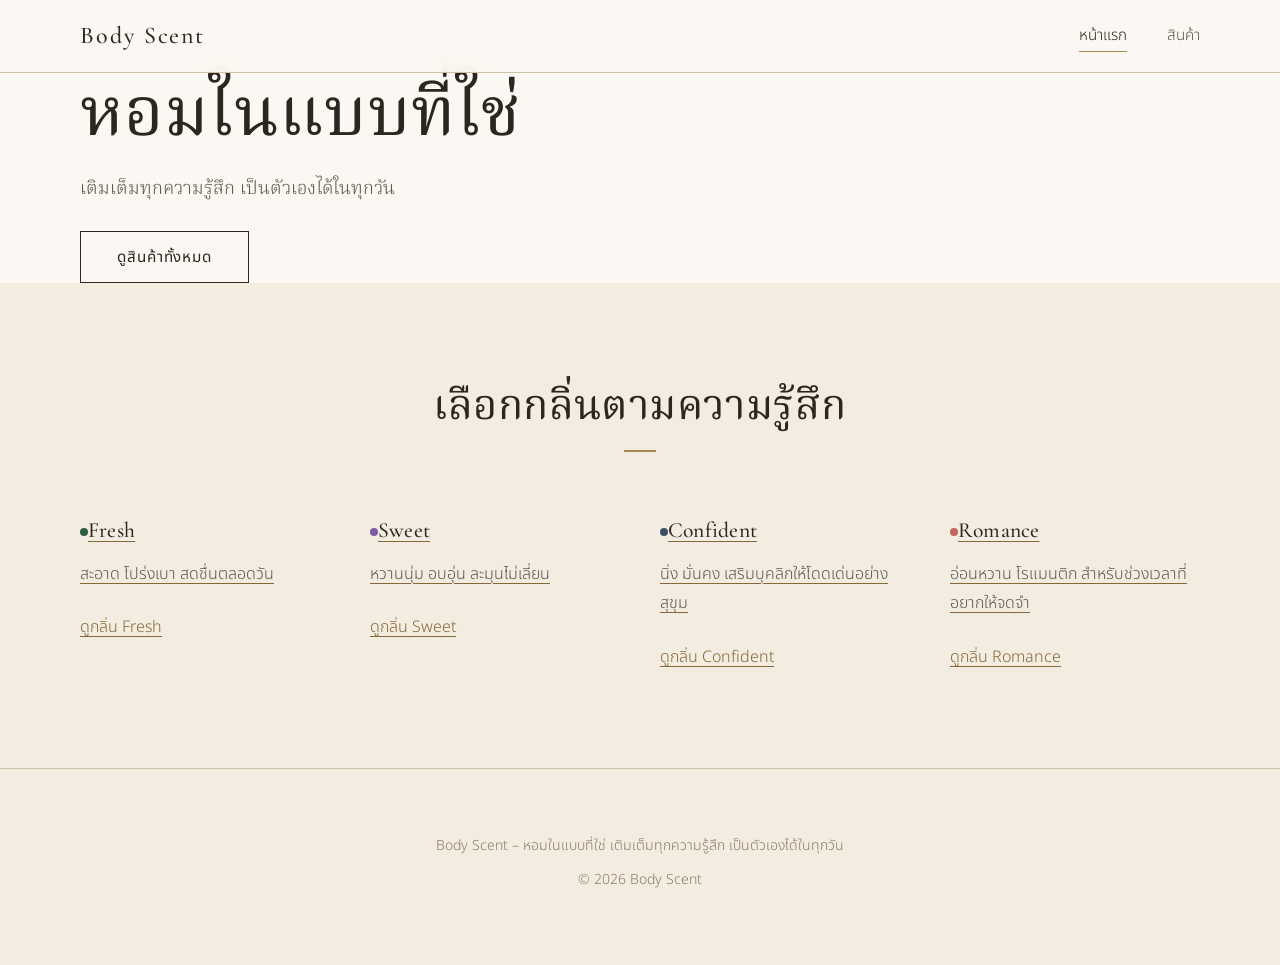
==== index.html @ 28a7f9a1 "Add files via upload" ====
<!DOCTYPE html>
<html lang="th">
<head>
  <meta charset="UTF-8">
  <meta name="viewport" content="width=device-width, initial-scale=1">
  <title>Body Scent – หอมในแบบที่ใช่</title>
  <meta name="description" content="Body Scent น้ำหอมฉีดตัวและโรลออน หอมในแบบที่ใช่ เติมเต็มทุกความรู้สึก เป็นตัวเองได้ในทุกวัน">
  <link rel="stylesheet" href="style.css">
</head>
<body>

  <header class="site-header">
    <div class="container">
      <a class="brand" href="index.html">Body Scent</a>
      <nav aria-label="เมนูหลัก">
        <ul class="nav">
          <li><a href="index.html" aria-current="page">หน้าแรก</a></li>
          <li><a href="product.html">สินค้า</a></li>
        </ul>
      </nav>
    </div>
  </header>

  <main>

    <section class="hero">
      <div class="container">
        <h1>หอมในแบบที่ใช่</h1>
        <p class="lead">เติมเต็มทุกความรู้สึก เป็นตัวเองได้ในทุกวัน</p>
        <a class="btn" href="product.html">ดูสินค้าทั้งหมด</a>
      </div>
    </section>

    <section class="section section--cream" id="moods">
      <div class="container">
        <div class="section-head text-center">
          <h2>เลือกกลิ่นตามความรู้สึก</h2>
          <span class="mood-underline" aria-hidden="true"></span>
        </div>

        <div class="mood-grid">

          <a class="mood-card" href="product.html?mood=fresh" data-mood="fresh">
            <h3><span class="mood-dot" aria-hidden="true"></span>Fresh</h3>
            <p>สะอาด โปร่งเบา สดชื่นตลอดวัน</p>
            <span class="mood-card__link">ดูกลิ่น Fresh</span>
          </a>

          <a class="mood-card" href="product.html?mood=sweet" data-mood="sweet">
            <h3><span class="mood-dot" aria-hidden="true"></span>Sweet</h3>
            <p>หวานนุ่ม อบอุ่น ละมุนไม่เลี่ยน</p>
            <span class="mood-card__link">ดูกลิ่น Sweet</span>
          </a>

          <a class="mood-card" href="product.html?mood=confident" data-mood="confident">
            <h3><span class="mood-dot" aria-hidden="true"></span>Confident</h3>
            <p>นิ่ง มั่นคง เสริมบุคลิกให้โดดเด่นอย่างสุขุม</p>
            <span class="mood-card__link">ดูกลิ่น Confident</span>
          </a>

          <a class="mood-card" href="product.html?mood=romance" data-mood="romance">
            <h3><span class="mood-dot" aria-hidden="true"></span>Romance</h3>
            <p>อ่อนหวาน โรแมนติก สำหรับช่วงเวลาที่อยากให้จดจำ</p>
            <span class="mood-card__link">ดูกลิ่น Romance</span>
          </a>

        </div>
      </div>
    </section>

  </main>

  <footer class="site-footer">
    <div class="container text-center">
      <p>Body Scent – หอมในแบบที่ใช่ เติมเต็มทุกความรู้สึก เป็นตัวเองได้ในทุกวัน</p>
      <p>© 2026 Body Scent</p>
    </div>
  </footer>

  <script src="script.js"></script>
</body>
</html>
---- style.css ----
/* ==========================================================
   Body Scent — Theme
   โทนพรีเมียม เรียบหรู มินิมอล: ขาว-ครีม-เบจเข้ม + ทองบรอนซ์อ่อน
   ========================================================== */

@import url("https://fonts.googleapis.com/css2?family=Cormorant+Garamond:wght@400;500;600&family=Noto+Sans+Thai:wght@300;400;500&family=Noto+Serif+Thai:wght@400;500;600&display=swap");

/* ---------- Design tokens ---------- */
:root {
  /* พื้นผิว */
  --ivory: #fbf8f3;
  --cream: #f3ece0;
  --sand: #e6dccb;

  /* ตัวอักษร / เส้น */
  --ink: #2c2620;
  --ink-soft: #5f564b;
  --beige-deep: #8c7a63;
  --line: #cdbfa8;

  /* สีเน้น: ทองบรอนซ์อ่อน */
  --bronze: #a98550;
  --bronze-deep: #86683a; /* ใช้กับข้อความ/ลิงก์ เพื่อให้คอนทราสต์พอ */

  /* สีของแต่ละ mood (ใช้เป็นจุดเล็กๆ เท่านั้น) */
  --mood-fresh: #2f5d46;
  --mood-sweet: #7b5aa6;
  --mood-confident: #3e4f62;
  --mood-romance: #c0665f;

  /* ฟอนต์ */
  --font-display: "Cormorant Garamond", "Noto Serif Thai", Georgia, serif;
  --font-serif: "Noto Serif Thai", "Cormorant Garamond", Georgia, serif;
  --font-sans: "Noto Sans Thai", "Helvetica Neue", Arial, sans-serif;

  /* ระยะห่าง */
  --space-1: 0.5rem;
  --space-2: 1rem;
  --space-3: 1.5rem;
  --space-4: 2.5rem;
  --space-5: 4rem;
  --space-6: 6rem;
  --space-7: 9rem;

  --container: 1120px;
  --measure: 38rem;
  --hairline: 1px solid var(--line);
}

/* ---------- Reset ---------- */
*,
*::before,
*::after {
  box-sizing: border-box;
}

html {
  -webkit-text-size-adjust: 100%;
  scroll-behavior: smooth;
}

body {
  margin: 0;
  background: var(--ivory);
  color: var(--ink);
  font-family: var(--font-sans);
  font-weight: 300;
  font-size: 1rem;
  line-height: 1.85;
  -webkit-font-smoothing: antialiased;
}

img {
  display: block;
  max-width: 100%;
  height: auto;
}

a {
  color: var(--bronze-deep);
  text-decoration-thickness: 1px;
  text-underline-offset: 0.25em;
  transition: color 0.2s ease;
}

a:hover {
  color: var(--ink);
}

:focus-visible {
  outline: 1px solid var(--bronze-deep);
  outline-offset: 4px;
}

::selection {
  background: var(--sand);
  color: var(--ink);
}

/* ---------- Typography ---------- */
h1,
h2,
h3,
h4 {
  margin: 0 0 var(--space-2);
  font-family: var(--font-display);
  font-weight: 500;
  line-height: 1.3;
  color: var(--ink);
  letter-spacing: 0.01em;
}

h1 {
  font-size: clamp(2.4rem, 5.5vw, 4.25rem);
  line-height: 1.2;
  font-weight: 400;
}

h2 {
  font-size: clamp(1.8rem, 3.5vw, 2.6rem);
  font-weight: 400;
}

h3 {
  font-size: 1.35rem;
}

h4 {
  font-size: 1.1rem;
}

p {
  margin: 0 0 var(--space-3);
  max-width: var(--measure);
  color: var(--ink-soft);
}

.lead {
  font-family: var(--font-serif);
  font-size: 1.15rem;
  line-height: 2;
  color: var(--ink-soft);
}

.text-center {
  text-align: center;
}

.text-center p {
  margin-left: auto;
  margin-right: auto;
}

small,
.small {
  font-size: 0.875rem;
  color: var(--beige-deep);
}

/* ---------- Layout ---------- */
.container {
  width: min(100% - 3rem, var(--container));
  margin-inline: auto;
}

.section {
  padding-block: var(--space-6);
}

.section--cream {
  background: var(--cream);
}

.section--hero {
  padding-block: var(--space-7) var(--space-6);
}

.section-head {
  margin-bottom: var(--space-5);
}

/* เส้นแบ่งบางๆ */
.rule {
  border: 0;
  border-top: var(--hairline);
  margin: var(--space-5) 0;
}

/* ---------- Header / Nav ---------- */
.site-header {
  position: sticky;
  top: 0;
  z-index: 20;
  background: rgba(251, 248, 243, 0.94);
  backdrop-filter: blur(6px);
  border-bottom: var(--hairline);
}

.site-header .container {
  display: flex;
  align-items: center;
  justify-content: space-between;
  gap: var(--space-3);
  min-height: 4.5rem;
}

.brand {
  font-family: var(--font-display);
  font-size: 1.5rem;
  font-weight: 500;
  letter-spacing: 0.08em;
  color: var(--ink);
  text-decoration: none;
}

.nav {
  display: flex;
  align-items: center;
  gap: var(--space-4);
  margin: 0;
  padding: 0;
  list-style: none;
}

.nav a {
  color: var(--ink-soft);
  font-size: 0.95rem;
  text-decoration: none;
  padding-block: 0.25rem;
  border-bottom: 1px solid transparent;
}

.nav a:hover,
.nav a[aria-current="page"] {
  color: var(--ink);
  border-bottom-color: var(--bronze);
}

/* ---------- Buttons: เส้นบาง สีเข้มนุ่มตา ---------- */
.btn {
  display: inline-block;
  padding: 0.9rem 2.25rem;
  font-family: var(--font-sans);
  font-size: 0.95rem;
  font-weight: 400;
  letter-spacing: 0.06em;
  line-height: 1.4;
  text-align: center;
  text-decoration: none;
  color: var(--ink);
  background: transparent;
  border: 1px solid var(--ink);
  border-radius: 0;
  cursor: pointer;
  transition: background 0.25s ease, color 0.25s ease, border-color 0.25s ease;
}

.btn:hover {
  background: var(--ink);
  color: var(--ivory);
}

.btn--solid {
  background: var(--ink);
  color: var(--ivory);
}

.btn--solid:hover {
  background: var(--bronze-deep);
  border-color: var(--bronze-deep);
}

.btn--small {
  padding: 0.6rem 1.4rem;
  font-size: 0.875rem;
}

.btn:disabled {
  opacity: 0.45;
  cursor: not-allowed;
}

/* ---------- Mood marks: จุดสีเล็กๆ เท่านั้น ---------- */
.mood-dot {
  display: inline-block;
  width: 0.5rem;
  height: 0.5rem;
  border-radius: 50%;
  background: var(--mood, var(--bronze));
  vertical-align: middle;
}

/* เส้นสั้นสีของ mood ใต้หัวข้อ */
.mood-underline {
  display: block;
  width: 2rem;
  height: 2px;
  margin-top: var(--space-2);
  background: var(--mood, var(--bronze));
}

.text-center .mood-underline {
  margin-inline: auto;
}

[data-mood="fresh"],
.mood-fresh {
  --mood: var(--mood-fresh);
}

[data-mood="sweet"],
.mood-sweet {
  --mood: var(--mood-sweet);
}

[data-mood="confident"],
.mood-confident {
  --mood: var(--mood-confident);
}

[data-mood="romance"],
.mood-romance {
  --mood: var(--mood-romance);
}

/* ---------- Mood filter ---------- */
.filter {
  display: flex;
  flex-wrap: wrap;
  gap: var(--space-2);
  margin-bottom: var(--space-5);
}

.filter button {
  display: inline-flex;
  align-items: center;
  gap: 0.6rem;
  padding: 0.55rem 1.4rem;
  font-family: var(--font-sans);
  font-size: 0.9rem;
  font-weight: 300;
  color: var(--ink-soft);
  background: transparent;
  border: var(--hairline);
  border-radius: 0;
  cursor: pointer;
  transition: border-color 0.2s ease, color 0.2s ease;
}

.filter button:hover {
  border-color: var(--ink);
  color: var(--ink);
}

.filter button[aria-pressed="true"] {
  border-color: var(--ink);
  color: var(--ink);
  background: var(--cream);
}

/* ---------- Product grid & card ---------- */
.product-grid {
  display: grid;
  grid-template-columns: repeat(auto-fill, minmax(240px, 1fr));
  gap: var(--space-5) var(--space-4);
}

.product-card {
  display: flex;
  flex-direction: column;
  background: transparent;
}

.product-card__image {
  aspect-ratio: 4 / 5;
  margin-bottom: var(--space-3);
  background: var(--cream);
  border: var(--hairline);
  overflow: hidden;
}

.product-card__image img {
  width: 100%;
  height: 100%;
  object-fit: cover;
}

.product-card__mood {
  display: flex;
  align-items: center;
  gap: 0.6rem;
  margin-bottom: 0.4rem;
  font-size: 0.85rem;
  color: var(--beige-deep);
}

.product-card__name {
  margin-bottom: 0.25rem;
  font-size: 1.2rem;
}

.product-card__meta {
  margin-bottom: var(--space-1);
  font-size: 0.875rem;
  color: var(--beige-deep);
}

.product-card__desc {
  flex: 1;
  margin-bottom: var(--space-2);
  font-size: 0.9rem;
  line-height: 1.8;
}

.product-card__footer {
  display: flex;
  align-items: center;
  justify-content: space-between;
  gap: var(--space-2);
  padding-top: var(--space-2);
  border-top: var(--hairline);
}

.price {
  font-family: var(--font-display);
  font-size: 1.4rem;
  font-weight: 500;
  color: var(--ink);
}

.price small {
  margin-left: 0.2rem;
  font-family: var(--font-sans);
  font-size: 0.8rem;
}

/* ---------- Mood feature blocks (สำหรับส่วนแนะนำกลิ่น) ---------- */
.mood-grid {
  display: grid;
  grid-template-columns: repeat(4, 1fr);
  gap: var(--space-4);
}

.mood-item {
  padding-top: var(--space-3);
  border-top: var(--hairline);
}

.mood-item h3 {
  display: flex;
  align-items: center;
  gap: 0.7rem;
}

.mood-item p {
  font-size: 0.95rem;
}

/* ---------- Forms (ฟอร์มสั่งซื้อ) ---------- */
.form-field {
  margin-bottom: var(--space-3);
}

label {
  display: block;
  margin-bottom: 0.4rem;
  font-size: 0.9rem;
  color: var(--ink-soft);
}

input,
select,
textarea {
  width: 100%;
  padding: 0.85rem 1rem;
  font-family: var(--font-sans);
  font-size: 1rem;
  font-weight: 300;
  color: var(--ink);
  background: var(--ivory);
  border: var(--hairline);
  border-radius: 0;
  transition: border-color 0.2s ease;
}

input:hover,
select:hover,
textarea:hover {
  border-color: var(--beige-deep);
}

input:focus,
select:focus,
textarea:focus {
  outline: none;
  border-color: var(--ink);
}

textarea {
  min-height: 7rem;
  resize: vertical;
}

.form-status {
  margin-top: var(--space-2);
  font-size: 0.95rem;
  color: var(--ink-soft);
}

/* ---------- Footer ---------- */
.site-footer {
  padding-block: var(--space-5);
  background: var(--cream);
  border-top: var(--hairline);
}

.site-footer p {
  margin-bottom: var(--space-1);
  font-size: 0.875rem;
  color: var(--beige-deep);
}

/* ---------- Responsive ---------- */
@media (max-width: 900px) {
  .mood-grid {
    grid-template-columns: repeat(2, 1fr);
  }

  .section {
    padding-block: var(--space-5);
  }

  .section--hero {
    padding-block: var(--space-6) var(--space-5);
  }
}

@media (max-width: 600px) {
  body {
    line-height: 1.8;
  }

  .container {
    width: min(100% - 2.5rem, var(--container));
  }

  .site-header .container {
    flex-wrap: wrap;
    justify-content: center;
    padding-block: var(--space-2);
  }

  .nav {
    gap: var(--space-3);
  }

  .mood-grid {
    grid-template-columns: 1fr;
    gap: var(--space-3);
  }

  .product-grid {
    grid-template-columns: repeat(2, 1fr);
    gap: var(--space-4) var(--space-2);
  }

  .product-card__footer {
    flex-direction: column;
    align-items: stretch;
  }

  .product-card__footer .btn {
    width: 100%;
  }

  .filter {
    gap: var(--space-1);
  }
}

@media (max-width: 380px) {
  .product-grid {
    grid-template-columns: 1fr;
  }
}

/* ---------- Reduced motion ---------- */
@media (prefers-reduced-motion: reduce) {
  html {
    scroll-behavior: auto;
  }

  *,
  *::before,
  *::after {
    transition: none !important;
    animation: none !important;
  }
}
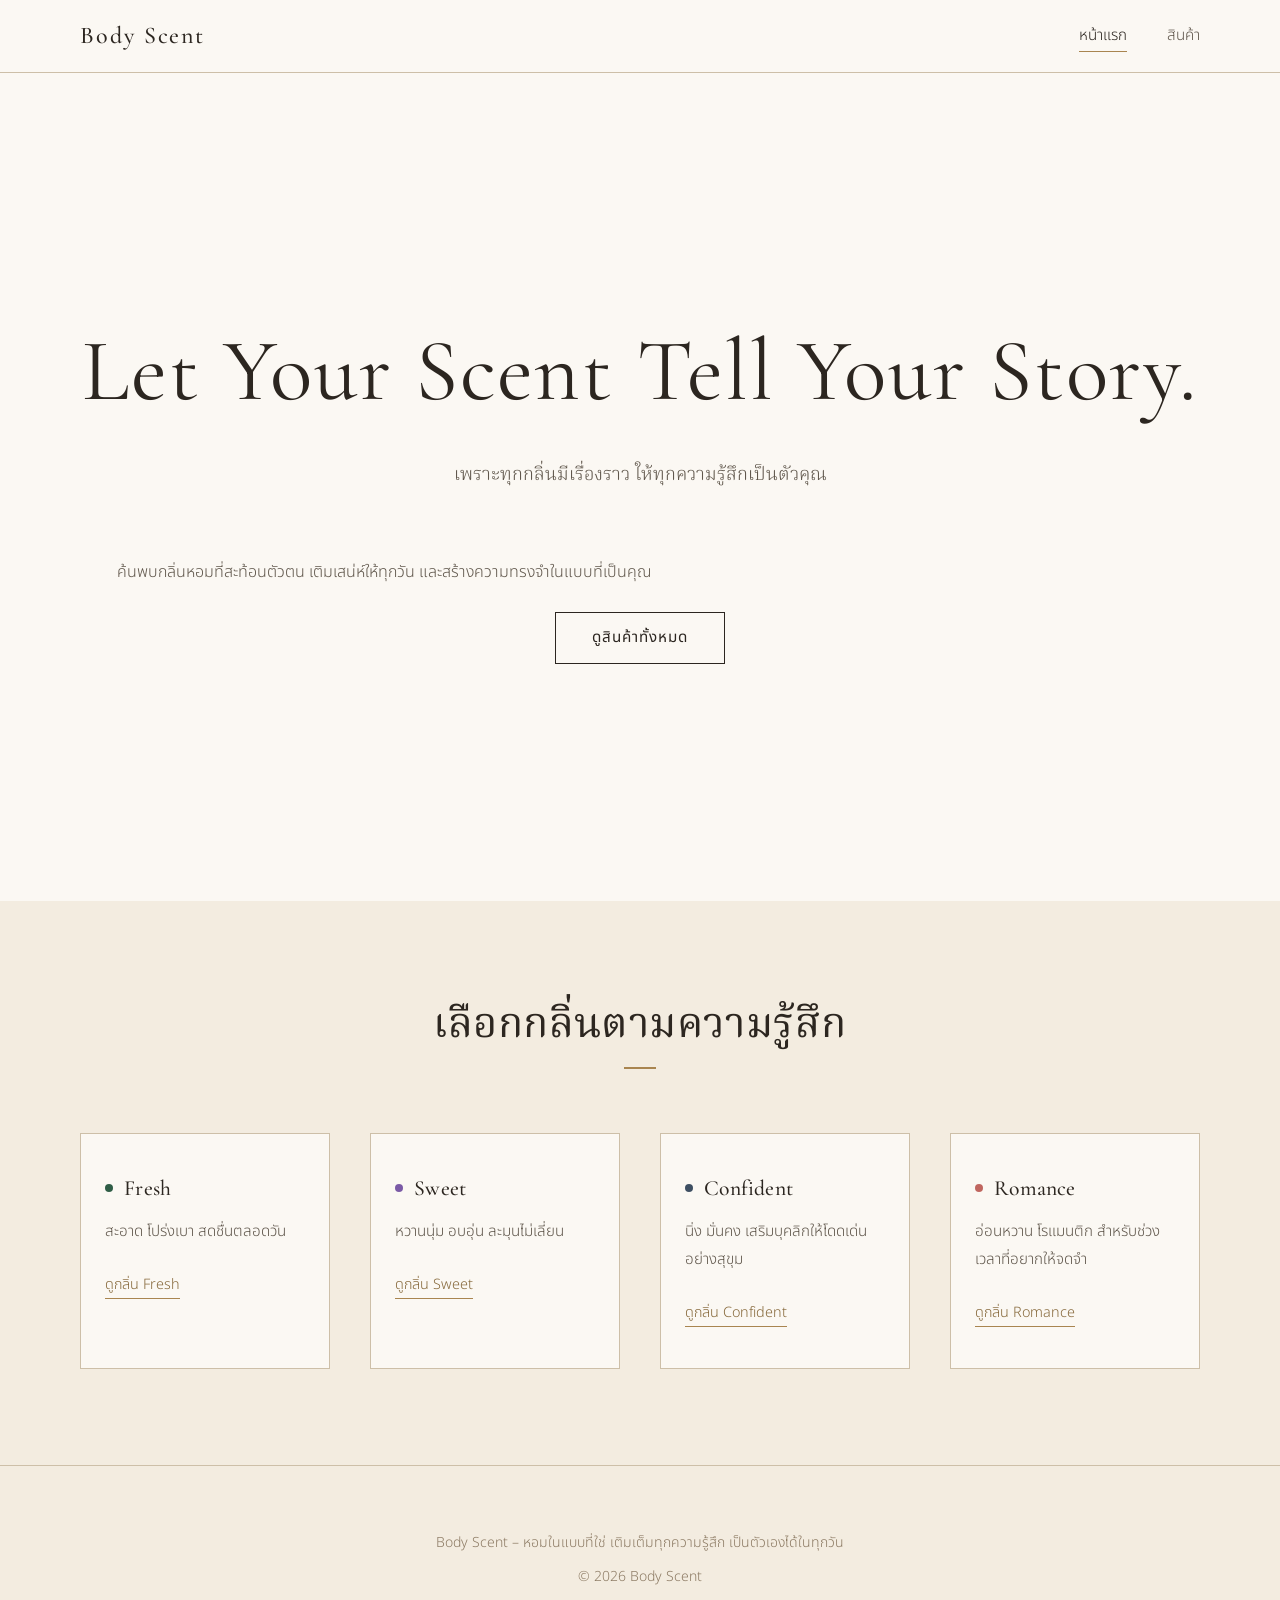
==== commit 08599e05: "Update index.html" ====
--- a/index.html
+++ b/index.html
@@ -25,8 +25,9 @@
 
     <section class="hero">
       <div class="container">
-        <h1>หอมในแบบที่ใช่</h1>
-        <p class="lead">เติมเต็มทุกความรู้สึก เป็นตัวเองได้ในทุกวัน</p>
+        <h1>Let Your Scent Tell Your Story.</h1>
+        <p class="lead">เพราะทุกกลิ่นมีเรื่องราว ให้ทุกความรู้สึกเป็นตัวคุณ</p>
+        <p class="hero__text">ค้นพบกลิ่นหอมที่สะท้อนตัวตน เติมเสน่ห์ให้ทุกวัน และสร้างความทรงจำในแบบที่เป็นคุณ</p>
         <a class="btn" href="product.html">ดูสินค้าทั้งหมด</a>
       </div>
     </section>
--- a/style.css
+++ b/style.css
@@ -597,3 +597,140 @@
     animation: none !important;
   }
 }
+
+/* ==========================================================
+   หน้าแรก (index.html) — เพิ่มเติม
+   ========================================================== */
+
+/* Hero เต็มจอแรก */
+.hero {
+  display: flex;
+  align-items: center;
+  justify-content: center;
+  min-height: 100vh;
+  min-height: calc(100svh - 4.5rem);
+  padding-block: var(--space-6);
+  text-align: center;
+}
+
+.hero h1 {
+  margin-bottom: var(--space-3);
+  font-size: clamp(2.6rem, 8vw, 5.5rem);
+  line-height: 1.4; /* เผื่อพื้นที่วรรณยุกต์ภาษาไทย */
+  font-weight: 400;
+  letter-spacing: 0.02em;
+}
+
+.hero .lead {
+  margin: 0 auto var(--space-5);
+  max-width: 30rem;
+}
+
+/* การ์ด mood (ลิงก์ทั้งใบ) */
+.mood-card {
+  display: block;
+  padding: var(--space-4) var(--space-3);
+  color: inherit;
+  text-decoration: none;
+  background: var(--ivory);
+  border: var(--hairline);
+  transition: border-color 0.25s ease;
+}
+
+.mood-card:hover {
+  color: inherit;
+  border-color: var(--ink);
+}
+
+.mood-card h3 {
+  display: flex;
+  align-items: center;
+  gap: 0.7rem;
+}
+
+.mood-card p {
+  margin-bottom: var(--space-3);
+  font-size: 0.95rem;
+}
+
+.mood-card__link {
+  padding-bottom: 0.15rem;
+  font-size: 0.9rem;
+  color: var(--bronze-deep);
+  border-bottom: 1px solid var(--bronze);
+}
+
+@media (max-width: 600px) {
+  .hero {
+    min-height: calc(100svh - 7rem);
+    padding-block: var(--space-5);
+  }
+}
+
+/* ==========================================================
+   หน้าสั่งซื้อ / ขอบคุณ / admin — เพิ่มเติม
+   ========================================================== */
+
+/* กรอบฟอร์มแคบ อ่านง่าย */
+.form-card {
+  max-width: 34rem;
+  margin-inline: auto;
+}
+
+.form-card .btn {
+  margin-top: var(--space-2);
+}
+
+/* Hero แบบกะทัดรัด (หน้าขอบคุณ) */
+.hero--compact h1 {
+  font-size: clamp(2rem, 5vw, 3.25rem);
+}
+
+/* ตารางข้อมูล (admin) */
+.table-wrap {
+  overflow-x: auto;
+  border: var(--hairline);
+}
+
+.data-table {
+  width: 100%;
+  min-width: 760px;
+  border-collapse: collapse;
+  font-size: 0.9rem;
+}
+
+.data-table th,
+.data-table td {
+  padding: 1rem 1.1rem;
+  text-align: left;
+  vertical-align: top;
+  border-bottom: var(--hairline);
+}
+
+.data-table th {
+  font-weight: 500;
+  color: var(--ink);
+  background: var(--cream);
+  white-space: nowrap;
+}
+
+.data-table td {
+  color: var(--ink-soft);
+  line-height: 1.7;
+}
+
+.data-table tbody tr:last-child td {
+  border-bottom: 0;
+}
+
+.data-table th:nth-child(1),
+.data-table td:nth-child(1),
+.data-table th:nth-child(5),
+.data-table td:nth-child(5) {
+  white-space: nowrap;
+}
+
+.data-table th:nth-child(5),
+.data-table td:nth-child(5) {
+  text-align: right;
+}
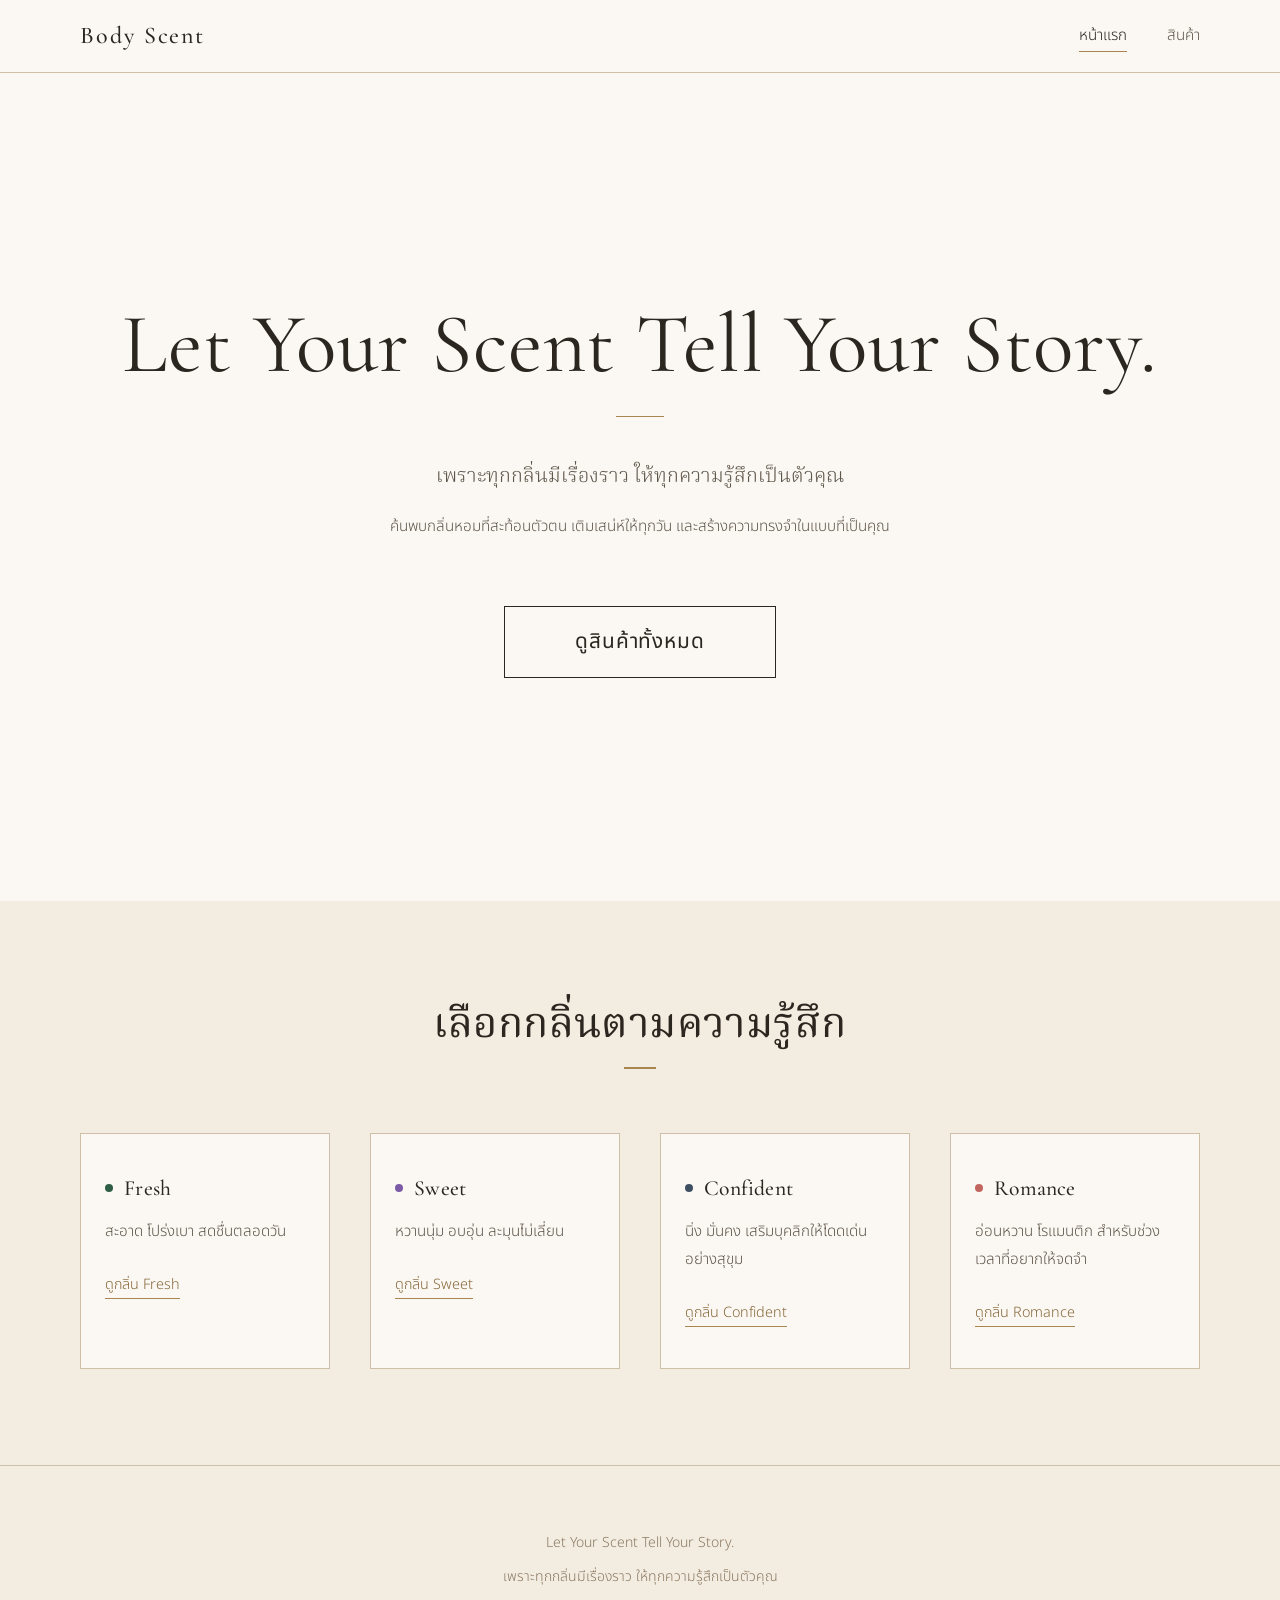
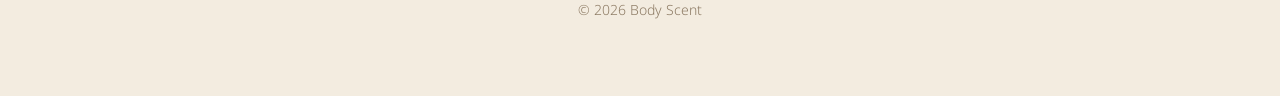
==== commit d85f7e85: "Update index.html" ====
--- a/index.html
+++ b/index.html
@@ -26,9 +26,10 @@
     <section class="hero">
       <div class="container">
         <h1>Let Your Scent Tell Your Story.</h1>
-        <p class="lead">เพราะทุกกลิ่นมีเรื่องราว ให้ทุกความรู้สึกเป็นตัวคุณ</p>
+        <span class="hero__rule" aria-hidden="true"></span>
+        <p class="lead lead--tight">เพราะทุกกลิ่นมีเรื่องราว ให้ทุกความรู้สึกเป็นตัวคุณ</p>
         <p class="hero__text">ค้นพบกลิ่นหอมที่สะท้อนตัวตน เติมเสน่ห์ให้ทุกวัน และสร้างความทรงจำในแบบที่เป็นคุณ</p>
-        <a class="btn" href="product.html">ดูสินค้าทั้งหมด</a>
+        <a class="btn btn--large" href="product.html">ดูสินค้าทั้งหมด</a>
       </div>
     </section>
 
@@ -73,7 +74,8 @@
 
   <footer class="site-footer">
     <div class="container text-center">
-      <p>Body Scent – หอมในแบบที่ใช่ เติมเต็มทุกความรู้สึก เป็นตัวเองได้ในทุกวัน</p>
+      <p>Let Your Scent Tell Your Story.</p>
+      <p>เพราะทุกกลิ่นมีเรื่องราว ให้ทุกความรู้สึกเป็นตัวคุณ</p>
       <p>© 2026 Body Scent</p>
     </div>
   </footer>
--- a/style.css
+++ b/style.css
@@ -613,17 +613,56 @@
   text-align: center;
 }
 
+/* จัดเนื้อหา hero เป็นคอลัมน์กึ่งกลางทุกชิ้น (ไม่พึ่ง margin auto) */
+.hero .container {
+  display: flex;
+  flex-direction: column;
+  align-items: center;
+  text-align: center;
+}
+
 .hero h1 {
-  margin-bottom: var(--space-3);
-  font-size: clamp(2.6rem, 8vw, 5.5rem);
-  line-height: 1.4; /* เผื่อพื้นที่วรรณยุกต์ภาษาไทย */
+  max-width: 14em;
+  margin: 0 0 var(--space-3);
+  font-size: clamp(2.6rem, 7.5vw, 5.25rem);
+  line-height: 1.15;
   font-weight: 400;
-  letter-spacing: 0.02em;
+  letter-spacing: 0.01em;
+  text-wrap: balance;
+}
+
+/* เส้นทองบรอนซ์สั้นๆ คั่นหัวข้อกับข้อความ */
+.hero__rule {
+  display: block;
+  width: 3rem;
+  height: 1px;
+  margin-bottom: var(--space-4);
+  background: var(--bronze);
 }
 
 .hero .lead {
-  margin: 0 auto var(--space-5);
-  max-width: 30rem;
+  max-width: 34rem;
+  margin: 0 0 var(--space-5);
+  font-size: 1.25rem;
+  text-wrap: balance;
+}
+
+.hero .lead--tight {
+  margin-bottom: var(--space-2);
+}
+
+.hero .hero__text {
+  max-width: 32rem;
+  margin: 0 0 var(--space-5);
+  font-size: 0.95rem;
+}
+
+/* ปุ่มขนาดใหญ่ */
+.btn--large {
+  min-width: min(100%, 17rem);
+  padding: 1.3rem 3.5rem;
+  font-size: 1.3rem;
+  letter-spacing: 0.04em;
 }
 
 /* การ์ด mood (ลิงก์ทั้งใบ) */
